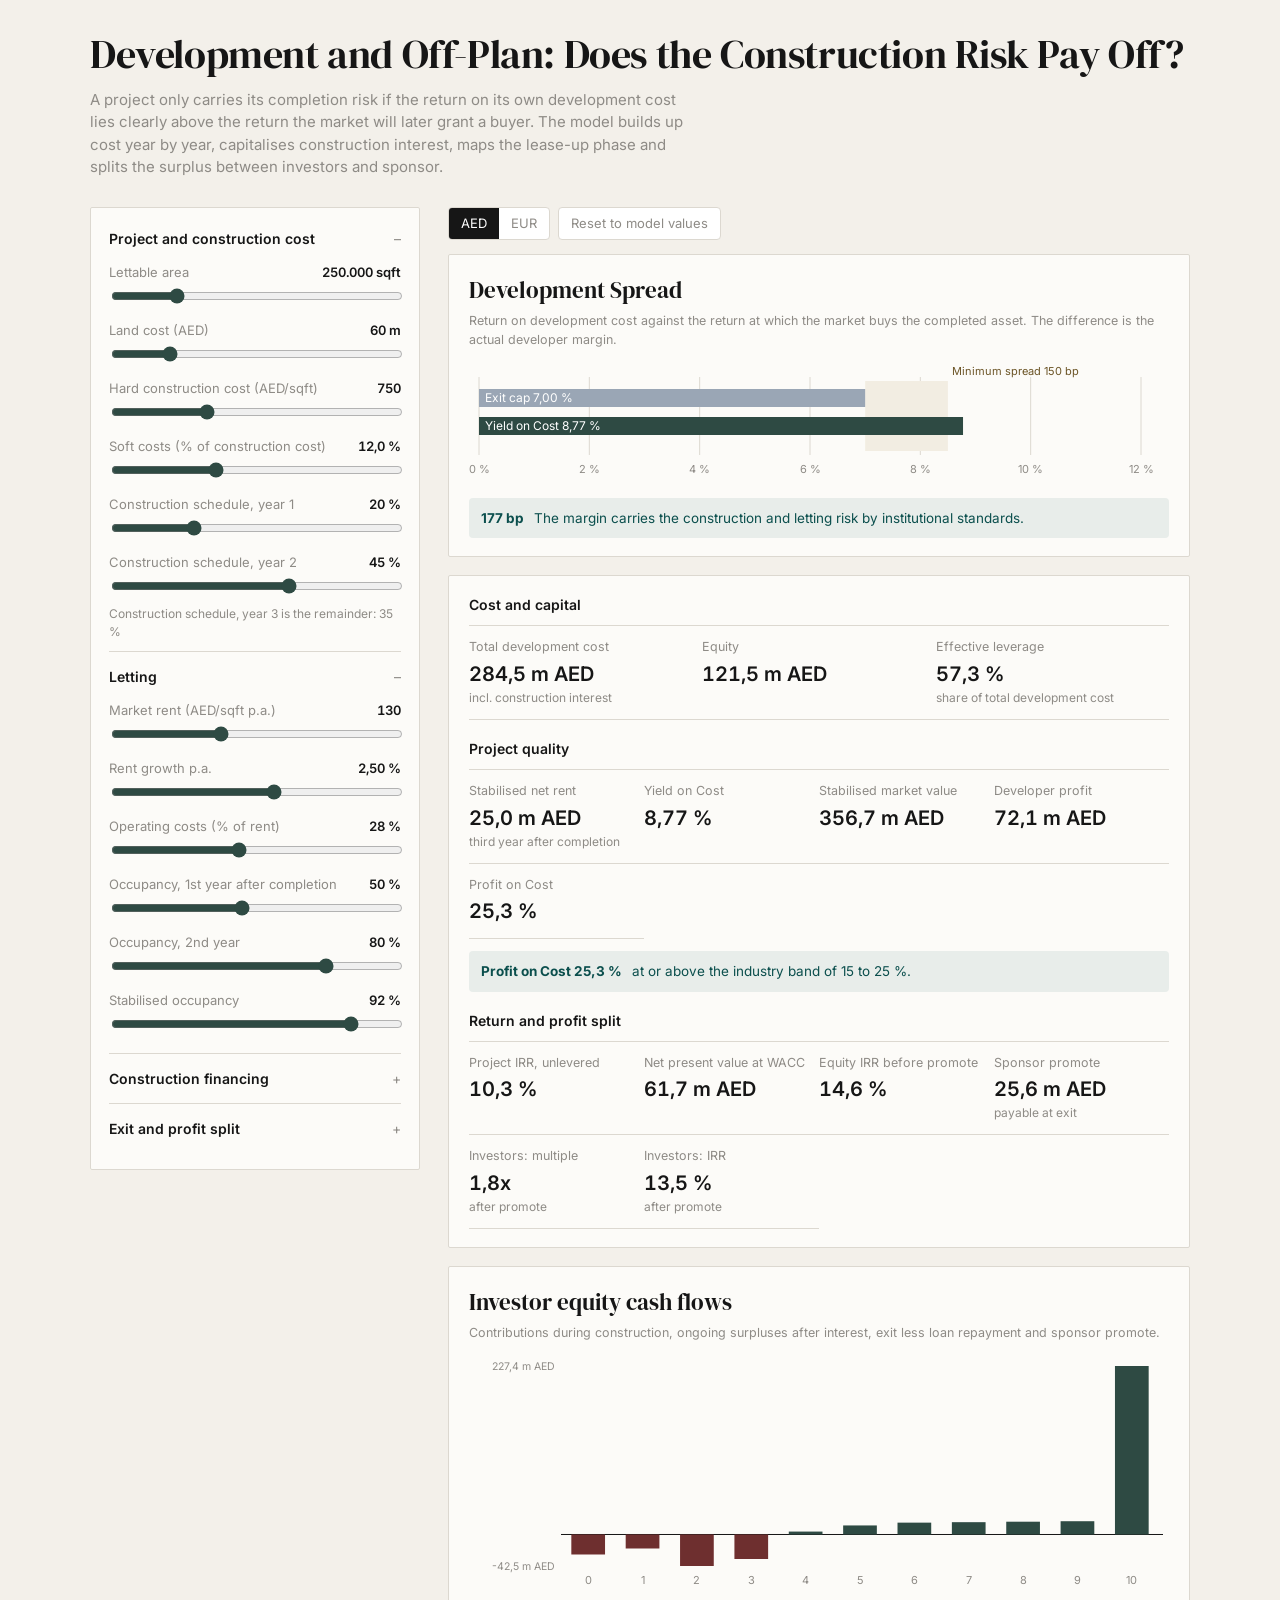
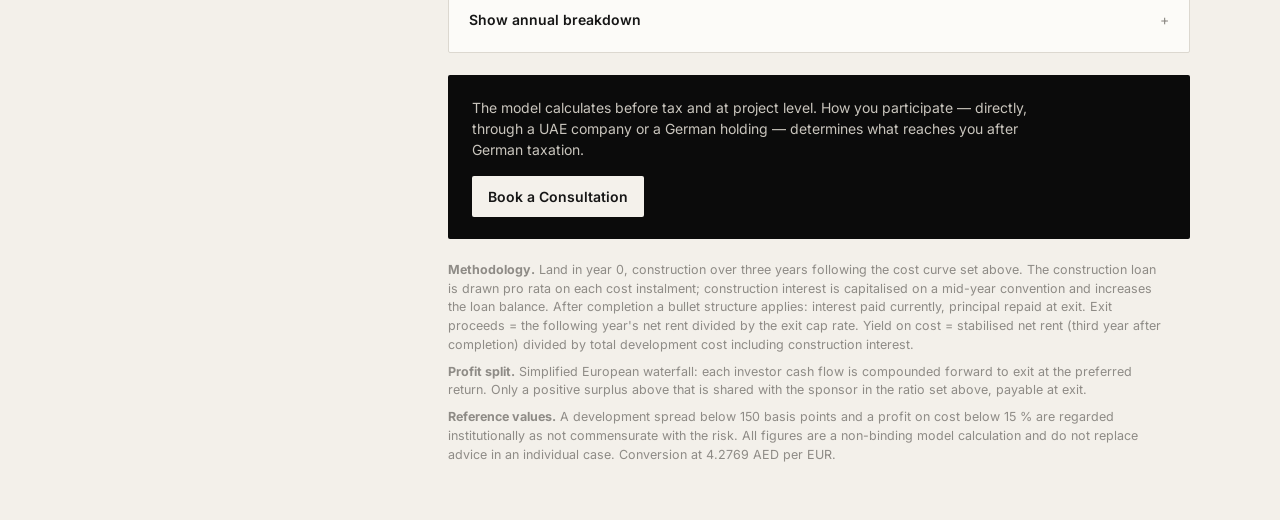
==== development-off-plan.html @ 0fa761eb "Add files via upload" ====
<!DOCTYPE html><html lang="de"><head><meta charset="utf-8"><meta name="viewport" content="width=device-width,initial-scale=1,viewport-fit=cover"><title>Development &amp; Off-Plan — BLACK PEARL</title>
<link rel="preconnect" href="https://fonts.googleapis.com"><link rel="preconnect" href="https://fonts.gstatic.com" crossorigin>
<link href="https://fonts.googleapis.com/css2?family=DM+Serif+Display&family=Inter:wght@400;500;600&display=swap" rel="stylesheet">
<style>:root{
  /* BLACK PEARL tokens (Master Specification v3, §2.3) */
  --paper:#F3F0EA; --panel:#FCFBF8; --ink:#161616; --muted:#8E8B86; --rule:#DCD8D0;
  /* Status colours: muted editorial tones, no gold, no signal green */
  --teal:#2E4A43; --teal-soft:#E8EDEA; --amber:#6B5426; --amber-soft:#F2EDE2; --red:#6E2F2F; --red-soft:#F1E6E4;
  --focus:#161616;
  --serif:"DM Serif Display", Georgia, "Times New Roman", serif;
  --sans:"Inter", "Segoe UI", system-ui, -apple-system, sans-serif;
}
*{box-sizing:border-box}
html,body{margin:0;background:var(--paper);color:var(--ink);font-family:var(--sans);font-size:15px;line-height:1.5}
.wrap{max-width:1140px;margin:0 auto;padding:32px 20px 48px}
h1{font-family:var(--serif);font-weight:400;font-size:clamp(28px,3.4vw,40px);line-height:1.12;margin:0 0 12px;letter-spacing:-.01em}
h2{font-family:var(--serif);font-weight:400;font-size:23px;margin:0 0 4px}
h3{font-size:14px;font-weight:600;margin:0 0 10px;color:var(--ink)}
p.lead{max-width:68ch;color:var(--muted);margin:0 0 28px}
.grid{display:grid;grid-template-columns:330px minmax(0,1fr);gap:28px;align-items:start}
.grid>*{min-width:0}
@media (max-width:900px){.grid{grid-template-columns:minmax(0,1fr)}}
.inputs{background:var(--panel);border:1px solid var(--rule);border-radius:2px;padding:6px 18px 16px;position:sticky;top:12px}
@media (max-width:900px){.inputs{position:static}}
details{border-bottom:1px solid var(--rule);padding:10px 0}
details:last-of-type{border-bottom:0}
summary{cursor:pointer;font-weight:600;font-size:14px;padding:4px 0;list-style:none;display:flex;justify-content:space-between}
summary::after{content:"+";color:var(--muted);font-weight:400}
details[open] summary::after{content:"–"}
summary::-webkit-details-marker{display:none}
.field{margin:10px 0 4px}
.field label{display:flex;justify-content:space-between;font-size:13px;color:var(--muted);margin-bottom:4px;gap:8px}
.field label output{color:var(--ink);font-variant-numeric:tabular-nums;font-weight:600}
.field input[type=range]{width:100%;accent-color:var(--teal)}
.field input[type=number]{width:100%;padding:7px 9px;border:1px solid var(--rule);border-radius:4px;font:inherit;font-variant-numeric:tabular-nums;background:#fff;color:var(--ink)}
.hint{font-size:12px;color:var(--muted);margin-top:2px}
:focus-visible{outline:2px solid var(--focus);outline-offset:2px}
.toolbar{display:flex;gap:8px;align-items:center;margin:0 0 14px;flex-wrap:wrap}
.seg{display:inline-flex;border:1px solid var(--rule);border-radius:4px;overflow:hidden;background:#fff}
.seg button{border:0;background:transparent;padding:6px 12px;font:inherit;font-size:13px;cursor:pointer;color:var(--muted)}
.seg button[aria-pressed=true]{background:var(--ink);color:#fff}
button.reset{border:1px solid var(--rule);background:#fff;border-radius:4px;padding:6px 12px;font:inherit;font-size:13px;cursor:pointer;color:var(--muted)}
.card{background:var(--panel);border:1px solid var(--rule);border-radius:2px;padding:18px 20px;margin-bottom:18px}
.kpis{display:grid;grid-template-columns:repeat(auto-fit,minmax(170px,1fr));gap:0;border-top:1px solid var(--rule)}
.kpi{padding:12px 14px 12px 0;border-bottom:1px solid var(--rule)}
.kpi .k{font-size:12.5px;color:var(--muted)}
.kpi .v{font-size:20px;font-weight:600;font-variant-numeric:tabular-nums;margin-top:2px}
.kpi .s{font-size:12px;color:var(--muted);font-variant-numeric:tabular-nums}
.verdict{display:flex;gap:10px;align-items:flex-start;padding:10px 12px;border-radius:4px;font-size:13.5px;margin-top:12px}
.verdict.ok{background:var(--teal-soft);color:#0B4F4D}
.verdict.warn{background:var(--amber-soft);color:#7A3A06}
.verdict.bad{background:var(--red-soft);color:#7C1C21}
.verdict b{white-space:nowrap}
table{border-collapse:collapse;width:100%;font-variant-numeric:tabular-nums}
.scroll{overflow-x:auto}
th,td{padding:7px 9px;text-align:right;font-size:13px;border-bottom:1px solid var(--rule);white-space:nowrap}
th{font-weight:600;color:var(--muted)}
td:first-child,th:first-child{text-align:left}
tr.sum td{font-weight:600;border-top:1px solid var(--ink)}
.neg{color:var(--red)}
.foot{font-size:12.5px;color:var(--muted);max-width:90ch}
.foot p{margin:0 0 8px}
.cta{display:flex;justify-content:space-between;align-items:center;gap:16px;flex-wrap:wrap;background:#0B0B0B;color:#F4F1EB;border-radius:2px;padding:22px 24px;margin:22px 0}
.cta p{margin:0;max-width:62ch;color:#C9C5BD;font-size:14px}
.cta-links{display:flex;gap:10px;flex-wrap:wrap}
.cta-button{background:#F4F1EB;color:#161616;border:0;font:inherit;font-weight:600;padding:10px 16px;border-radius:2px;font-size:14px;white-space:nowrap;cursor:pointer}
.cta-button:hover{background:#fff}
@media (prefers-reduced-motion:no-preference){.bar{transition:height .25s ease,y .25s ease}}
</style></head><body><div class="wrap">
  <h1>Development and Off-Plan: Does the Construction Risk Pay Off?</h1>
  <p class="lead">A project only carries its completion risk if the return on its own development cost lies clearly above the return the market will later grant a buyer. The model builds up cost year by year, capitalises construction interest, maps the lease-up phase and splits the surplus between investors and sponsor.</p>

  <div class="grid">
    <form class="inputs" id="f" onsubmit="return false" aria-label="Assumptions">
      <details open><summary>Project and construction cost</summary>
        <div class="field"><label for="gla">Lettable area <output id="o_gla"></output></label><input type="range" id="gla" min="50000" max="1000000" step="10000"></div>
        <div class="field"><label for="land">Land cost (AED) <output id="o_land"></output></label><input type="range" id="land" min="5000000" max="300000000" step="1000000"></div>
        <div class="field"><label for="hc">Hard construction cost (AED/sqft) <output id="o_hc"></output></label><input type="range" id="hc" min="400" max="1500" step="10"></div>
        <div class="field"><label for="soft">Soft costs (% of construction cost) <output id="o_soft"></output></label><input type="range" id="soft" min="0.05" max="0.25" step="0.005"></div>
        <div class="field"><label for="s1">Construction schedule, year 1 <output id="o_s1"></output></label><input type="range" id="s1" min="0.05" max="0.6" step="0.05"></div>
        <div class="field"><label for="s2">Construction schedule, year 2 <output id="o_s2"></output></label><input type="range" id="s2" min="0.05" max="0.7" step="0.05"></div>
        <div class="hint" id="s3hint"></div>
      </details>
      <details open><summary>Letting</summary>
        <div class="field"><label for="rent">Market rent (AED/sqft p.a.) <output id="o_rent"></output></label><input type="range" id="rent" min="60" max="250" step="1"></div>
        <div class="field"><label for="g">Rent growth p.a. <output id="o_g"></output></label><input type="range" id="g" min="-0.02" max="0.06" step="0.0025"></div>
        <div class="field"><label for="opex">Operating costs (% of rent) <output id="o_opex"></output></label><input type="range" id="opex" min="0.15" max="0.45" step="0.01"></div>
        <div class="field"><label for="o1">Occupancy, 1st year after completion <output id="o_o1"></output></label><input type="range" id="o1" min="0.1" max="1" step="0.05"></div>
        <div class="field"><label for="o2">Occupancy, 2nd year <output id="o_o2"></output></label><input type="range" id="o2" min="0.2" max="1" step="0.05"></div>
        <div class="field"><label for="o3">Stabilised occupancy <output id="o_o3"></output></label><input type="range" id="o3" min="0.5" max="1" step="0.01"></div>
      </details>
      <details><summary>Construction financing</summary>
        <div class="field"><label for="ltc">Loan to Cost <output id="o_ltc"></output></label><input type="range" id="ltc" min="0" max="0.75" step="0.05"></div>
        <div class="field"><label for="r">Construction interest p.a. <output id="o_r"></output></label><input type="range" id="r" min="0.03" max="0.1" step="0.0025"></div>
      </details>
      <details><summary>Exit and profit split</summary>
        <div class="field"><label for="cap">Exit cap rate <output id="o_cap"></output></label><input type="range" id="cap" min="0.045" max="0.1" step="0.0025"></div>
        <div class="field"><label for="sell">Verkaufsnebenkosten <output id="o_sell"></output></label><input type="range" id="sell" min="0" max="0.04" step="0.0025"></div>
        <div class="field"><label for="H">Holding period from land purchase (years) <output id="o_H"></output></label><input type="range" id="H" min="6" max="11" step="1"></div>
        <div class="field"><label for="wacc">Discount rate (WACC) <output id="o_wacc"></output></label><input type="range" id="wacc" min="0.04" max="0.14" step="0.0025"></div>
        <div class="field"><label for="pref">Investor preferred return <output id="o_pref"></output></label><input type="range" id="pref" min="0" max="0.14" step="0.005"></div>
        <div class="field"><label for="prom">Sponsor promote above the hurdle <output id="o_prom"></output></label><input type="range" id="prom" min="0" max="0.4" step="0.05"></div>
      </details>
    </form>

    <main>
      <div class="toolbar">
        <div class="seg" role="group" aria-label="Currency"><button type="button" data-cur="AED" aria-pressed="true">AED</button><button type="button" data-cur="EUR" aria-pressed="false">EUR</button></div>
        <button type="button" class="reset" id="reset">Reset to model values</button>
      </div>

      <section class="card" aria-labelledby="h-spread">
        <h2 id="h-spread">Development Spread</h2>
        <p class="foot" style="margin:0 0 10px">Return on development cost against the return at which the market buys the completed asset. The difference is the actual developer margin.</p>
        <svg id="spread" viewBox="0 0 700 120" width="100%" role="img" aria-label="Yield on cost versus exit cap rate"></svg>
        <div id="v_spread"></div>
      </section>

      <section class="card">
        <h3>Cost and capital</h3>
        <div class="kpis" id="k1"></div>
        <h3 style="margin-top:18px">Project quality</h3>
        <div class="kpis" id="k2"></div>
        <div id="v_poc"></div>
        <h3 style="margin-top:18px">Return and profit split</h3>
        <div class="kpis" id="k3"></div>
      </section>

      <section class="card" aria-labelledby="h-cf">
        <h2 id="h-cf">Investor equity cash flows</h2>
        <p class="foot" style="margin:0 0 10px">Contributions during construction, ongoing surpluses after interest, exit less loan repayment and sponsor promote.</p>
        <svg id="cf" viewBox="0 0 700 240" width="100%" role="img" aria-label="Annual equity cash flows"></svg>
        <details style="border:0;padding:6px 0 0"><summary>Show annual breakdown</summary>
          <div class="scroll" style="margin-top:10px"><table id="tbl"></table></div>
        </details>
      </section>

      <!-- TODO (Master Specification v3, §10): booking provider not yet selected.
           This button does NOT trigger a booking. It reports the intent via postMessage to the
           embedding window; the unified booking flow is wired up there in Framer.
           Message: { type:'bp-tool-cta', tool:'development-off-plan', action:'book-consultation' } -->
      <div class="cta">
        <p>The model calculates before tax and at project level. How you participate — directly, through a UAE company or a German holding — determines what reaches you after German taxation.</p>
        <div class="cta-links">
          <button type="button" class="cta-button" id="bp-cta">Book a Consultation</button>
        </div>
      </div>

      <div class="foot">
        <p><b>Methodology.</b> Land in year 0, construction over three years following the cost curve set above. The construction loan is drawn pro rata on each cost instalment; construction interest is capitalised on a mid-year convention and increases the loan balance. After completion a bullet structure applies: interest paid currently, principal repaid at exit. Exit proceeds = the following year's net rent divided by the exit cap rate. Yield on cost = stabilised net rent (third year after completion) divided by total development cost including construction interest.</p>
        <p><b>Profit split.</b> Simplified European waterfall: each investor cash flow is compounded forward to exit at the preferred return. Only a positive surplus above that is shared with the sponsor in the ratio set above, payable at exit.</p>
        <p><b>Reference values.</b> A development spread below 150 basis points and a profit on cost below 15 % are regarded institutionally as not commensurate with the risk. All figures are a non-binding model calculation and do not replace advice in an individual case. Conversion at 4.2769 AED per EUR.</p>
      </div>
    </main>
  </div>
</div>
<script>const D={gla:250000,land:60000000,hc:750,soft:0.12,s1:0.2,s2:0.45,rent:130,g:0.025,opex:0.28,o1:0.5,o2:0.8,o3:0.92,ltc:0.55,r:0.055,cap:0.07,sell:0.015,H:10,wacc:0.07,pref:0.08,prom:0.2};
const FX=4.2769; let cur='AED';
const $=id=>document.getElementById(id);
const nf0=new Intl.NumberFormat('de-DE',{maximumFractionDigits:0});
const nf1=new Intl.NumberFormat('de-DE',{minimumFractionDigits:1,maximumFractionDigits:1});
const pct=(x,d=1)=>isFinite(x)?new Intl.NumberFormat('de-DE',{minimumFractionDigits:d,maximumFractionDigits:d}).format(x*100)+' %':'–';
const money=(x)=>{const v=cur==='EUR'?x/FX:x;const a=Math.abs(v);let s;if(a>=1e9)s=nf1.format(v/1e9)+' bn';else if(a>=1e6)s=nf1.format(v/1e6)+' m';else if(a>=1e3)s=nf0.format(v/1e3)+' k';else s=nf0.format(v);return s+' '+cur};
const fmt={gla:v=>nf0.format(v)+' sqft',land:v=>nf0.format(v/1e6)+' m',hc:v=>nf0.format(v),soft:pct,s1:v=>pct(v,0),s2:v=>pct(v,0),rent:v=>nf0.format(v),g:v=>pct(v,2),opex:v=>pct(v,0),o1:v=>pct(v,0),o2:v=>pct(v,0),o3:v=>pct(v,0),ltc:v=>pct(v,0),r:v=>pct(v,2),cap:v=>pct(v,2),sell:v=>pct(v,2),H:v=>v+' yrs',wacc:v=>pct(v,2),pref:v=>pct(v,1),prom:v=>pct(v,0)};
function irr(c){const f=r=>c.reduce((s,x,i)=>s+x/Math.pow(1+r,i),0);let lo=-0.99,hi=2;if(f(lo)*f(hi)>0)return NaN;for(let k=0;k<200;k++){const m=(lo+hi)/2;if(f(lo)*f(m)<=0)hi=m;else lo=m}return(lo+hi)/2}
function read(){const p={};for(const k in D)p[k]=parseFloat($(k).value);return p}
function model(p){
  const bz=3,N=p.H+2,s3=Math.max(0,1-p.s1-p.s2),S=[0,p.s1,p.s2,s3];
  const capex=[],draw=[],ci=[],bal=[],ek=[],tdc=[],noi=[],occ=[];
  for(let t=0;t<N;t++){
    const hard=-(p.gla*p.hc)*(t>=1&&t<=3?S[t]:0);
    capex[t]=(t===0?-p.land:0)+hard*(1+p.soft);
    draw[t]=t<=bz?-capex[t]*p.ltc:0;
    if(t===0){ci[t]=0;bal[t]=draw[0]}else{ci[t]=t<=bz?(bal[t-1]+0.5*draw[t])*p.r:0;bal[t]=t>p.H?0:bal[t-1]+draw[t]+ci[t]}
    ek[t]=capex[t]+draw[t];
    tdc[t]=(t===0?0:tdc[t-1])-capex[t]+ci[t];
    occ[t]=t<=bz?0:(t===bz+1?p.o1:t===bz+2?p.o2:p.o3);
    const gpr=t>bz?p.gla*p.rent*Math.pow(1+p.g,t):0;
    noi[t]=gpr*occ[t]*(1-p.opex);
  }
  const rows=[];const unl=[],eq=[];let exc=0;
  for(let t=0;t<=p.H;t++){
    const cint=t>bz?-bal[t-1]*p.r:0;
    const sale=t===p.H?noi[t+1]/p.cap:0, sc=-sale*p.sell, rep=t===p.H?-bal[t]:0;
    unl[t]=capex[t]+noi[t]+sale+sc;
    eq[t]=ek[t]+noi[t]+cint+sale+sc+rep;
    exc+=eq[t]*Math.pow(1+p.pref,p.H-t);
    rows.push({t,capex:capex[t],draw:draw[t],ci:ci[t],bal:bal[t],ek:ek[t],occ:occ[t],noi:noi[t],cint,sale,sc,rep,eq:eq[t]});
  }
  const TDC=tdc[p.H],EK=-ek.slice(0,p.H+1).reduce((a,b)=>a+b,0),stab=noi[bz+3];
  const YoC=stab/TDC,MV=stab/p.cap,prof=MV-TDC;
  const promote=Math.max(0,exc)*p.prom;
  const lp=eq.map((x,t)=>x-(t===p.H?promote:0));
  const npv=unl.reduce((s,x,t)=>s+x/Math.pow(1+p.wacc,t),0);
  return{rows,TDC,EK,ltcEff:1-EK/TDC,stab,YoC,spread:YoC-p.cap,MV,prof,poc:prof/TDC,pIRR:irr(unl),npv,eIRR:irr(eq),promote,lpMult:(eq.slice(1).reduce((a,b)=>a+b,0)-promote)/EK,lpIRR:irr(lp),lp,s3};
}
const kpi=(k,v,s='')=>`<div class="kpi"><div class="k">${k}</div><div class="v">${v}</div>${s?`<div class="s">${s}</div>`:''}</div>`;
function verdict(cls,head,txt){return`<div class="verdict ${cls}"><b>${head}</b><span>${txt}</span></div>`}
function drawSpread(p,m){
  const svg=$('spread');const W=700,x0=10,x1=672,max=Math.max(0.12,m.YoC*1.15,p.cap*1.3);const X=v=>x0+(x1-x0)*Math.max(0,v)/max;
  const col=m.spread>=0.015?'var(--teal)':m.spread>=0?'var(--amber)':'var(--red)';
  let g='';
  for(let v=0;v<=max+1e-9;v+=0.02){g+=`<line x1="${X(v)}" y1="18" x2="${X(v)}" y2="96" stroke="var(--rule)"/><text x="${X(v)}" y="114" font-size="11" text-anchor="middle" fill="var(--muted)">${nf0.format(v*100)} %</text>`}
  g+=`<rect x="${X(p.cap)}" y="22" width="${Math.max(0,X(p.cap+0.015)-X(p.cap))}" height="70" fill="var(--amber-soft)"/>`;
  g+=`<rect class="bar" x="${x0}" y="30" width="${X(p.cap)-x0}" height="18" fill="#9AA6B5"/><text x="${x0+6}" y="43" font-size="12" fill="#fff">Exit cap ${pct(p.cap,2)}</text>`;
  g+=`<rect class="bar" x="${x0}" y="58" width="${X(m.YoC)-x0}" height="18" fill="${col}"/><text x="${x0+6}" y="71" font-size="12" fill="#fff">Yield on Cost ${pct(m.YoC,2)}</text>`;
  g+=`<text x="${Math.min(X(p.cap+0.015)+4,W-150)}" y="16" font-size="11" fill="var(--amber)">Minimum spread 150 bp</text>`;
  svg.innerHTML=g;
  const bp=nf0.format(m.spread*1e4);
  $('v_spread').innerHTML=m.spread>=0.015?verdict('ok',bp+' bp','The margin carries the construction and letting risk by institutional standards.'):m.spread>=0?verdict('warn',bp+' bp','Positive, but below 150 bp: little buffer for cost overruns, delays or a weaker exit yield.'):verdict('bad',bp+' bp','The completed asset is worth less than it costs. The project destroys value before financing even takes effect.');
}
function drawCF(m){
  const svg=$('cf');const W=700,H=240,pad=92,top=14,bot=26;const n=m.lp.length;
  const vals=m.lp;const mx=Math.max(...vals,0),mn=Math.min(...vals,0);const rng=(mx-mn)||1;
  const Y=v=>top+(H-top-bot)*(mx-v)/rng;const bw=(W-pad-10)/n*0.62;
  let g=`<line x1="${pad}" x2="${W-6}" y1="${Y(0)}" y2="${Y(0)}" stroke="var(--ink)"/>`;
  vals.forEach((v,i)=>{const cx=pad+(W-pad-10)/n*(i+0.5);const y=Math.min(Y(v),Y(0)),h=Math.abs(Y(v)-Y(0));
    g+=`<rect class="bar" x="${cx-bw/2}" y="${y}" width="${bw}" height="${Math.max(h,1)}" fill="${v<0?'var(--red)':'var(--teal)'}"><title>Year ${i}: ${money(v)}</title></rect>`;
    g+=`<text x="${cx}" y="${H-8}" font-size="11" text-anchor="middle" fill="var(--muted)">${i}</text>`});
  g+=`<text x="${pad-6}" y="${Y(mx)+4}" font-size="10.5" text-anchor="end" fill="var(--muted)">${money(mx)}</text><text x="${pad-6}" y="${Y(mn)+4}" font-size="10.5" text-anchor="end" fill="var(--muted)">${money(mn)}</text>`;
  svg.innerHTML=g;
}
function table(m){
  const f=v=>{const x=cur==='EUR'?v/FX:v;return`<span class="${x<-0.5?'neg':''}">${nf0.format(Math.round(x/1000))}</span>`};
  const R=m.rows;const hd='<tr><th>k '+cur+'</th>'+R.map(r=>`<th>${r.t}</th>`).join('')+'</tr>';
  const line=(lab,key,cls='')=>`<tr class="${cls}"><td>${lab}</td>`+R.map(r=>`<td>${f(r[key])}</td>`).join('')+'</tr>';
  $('tbl').innerHTML=hd+line('Investment cost','capex')+line('Loan drawdown','draw')+line('Capitalised construction interest','ci')+line('Loan balance','bal')+
  `<tr><td>Occupancy</td>${R.map(r=>`<td>${r.occ?nf0.format(r.occ*100)+' %':'–'}</td>`).join('')}</tr>`+
  line('Net rent (NOI)','noi')+line('Interest after completion','cint')+line('Sale proceeds','sale')+line('Selling costs','sc')+line('Loan repayment','rep')+line('Equity cash flow','eq','sum');
}
function render(){
  const p=read();for(const k in D)$('o_'+k).textContent=fmt[k](p[k]);
  const m=model(p);
  $('s3hint').textContent=p.s1+p.s2>1?'Years 1 and 2 together exceed 100 %: please reduce.':'Construction schedule, year 3 is the remainder: '+pct(m.s3,0);
  $('k1').innerHTML=kpi('Total development cost',money(m.TDC),'incl. construction interest')+kpi('Equity',money(m.EK))+kpi('Effective leverage',pct(m.ltcEff),'share of total development cost');
  $('k2').innerHTML=kpi('Stabilised net rent',money(m.stab),'third year after completion')+kpi('Yield on Cost',pct(m.YoC,2))+kpi('Stabilised market value',money(m.MV))+kpi('Developer profit',money(m.prof))+kpi('Profit on Cost',pct(m.poc));
  $('v_poc').innerHTML=m.poc>=0.15?verdict('ok','Profit on Cost '+pct(m.poc),'at or above the industry band of 15 to 25 %.'):verdict(m.poc>=0?'warn':'bad','Profit on Cost '+pct(m.poc),'below 15 %: the margin is not commensurate with the completion risk.');
  $('k3').innerHTML=kpi('Project IRR, unlevered',pct(m.pIRR))+kpi('Net present value at WACC',money(m.npv))+kpi('Equity IRR before promote',pct(m.eIRR))+kpi('Sponsor promote',money(m.promote),'payable at exit')+kpi('Investors: multiple',nf1.format(m.lpMult)+'x','after promote')+kpi('Investors: IRR',pct(m.lpIRR),'after promote');
  drawSpread(p,m);drawCF(m);table(m);post();
}
function setDefaults(){for(const k in D)$(k).value=D[k]}
document.querySelectorAll('.seg button').forEach(b=>b.addEventListener('click',()=>{cur=b.dataset.cur;document.querySelectorAll('.seg button').forEach(x=>x.setAttribute('aria-pressed',x===b));render()}));
$('reset').addEventListener('click',()=>{setDefaults();render()});
$('f').addEventListener('input',render);
function post(){try{parent.postMessage({type:'bc-embed-height',id:'development',height:document.documentElement.scrollHeight},'*')}catch(e){}}
window.addEventListener('resize',post);
setDefaults();render();
</script>
<script>
/* BLACK PEARL integration layer.
   Deliberately separated from the calculation engine above: this block contains no
   calculation, no tax logic and no formula. It only bridges to the embedding Framer
   window (height + CTA intent). Removable without breaking the module. */
(function(){
  var TOOL='development-off-plan';
  function send(msg){ try{ parent.postMessage(Object.assign({tool:TOOL},msg),'*'); }catch(e){} }
  function height(){ send({type:'bp-tool-height',height:document.documentElement.scrollHeight}); }
  var cta=document.getElementById('bp-cta');
  if(cta) cta.addEventListener('click',function(){ send({type:'bp-tool-cta',action:'book-consultation'}); });
  window.addEventListener('load',height);
  window.addEventListener('resize',height);
  document.addEventListener('input',height);
  height();
})();
</script></body></html>
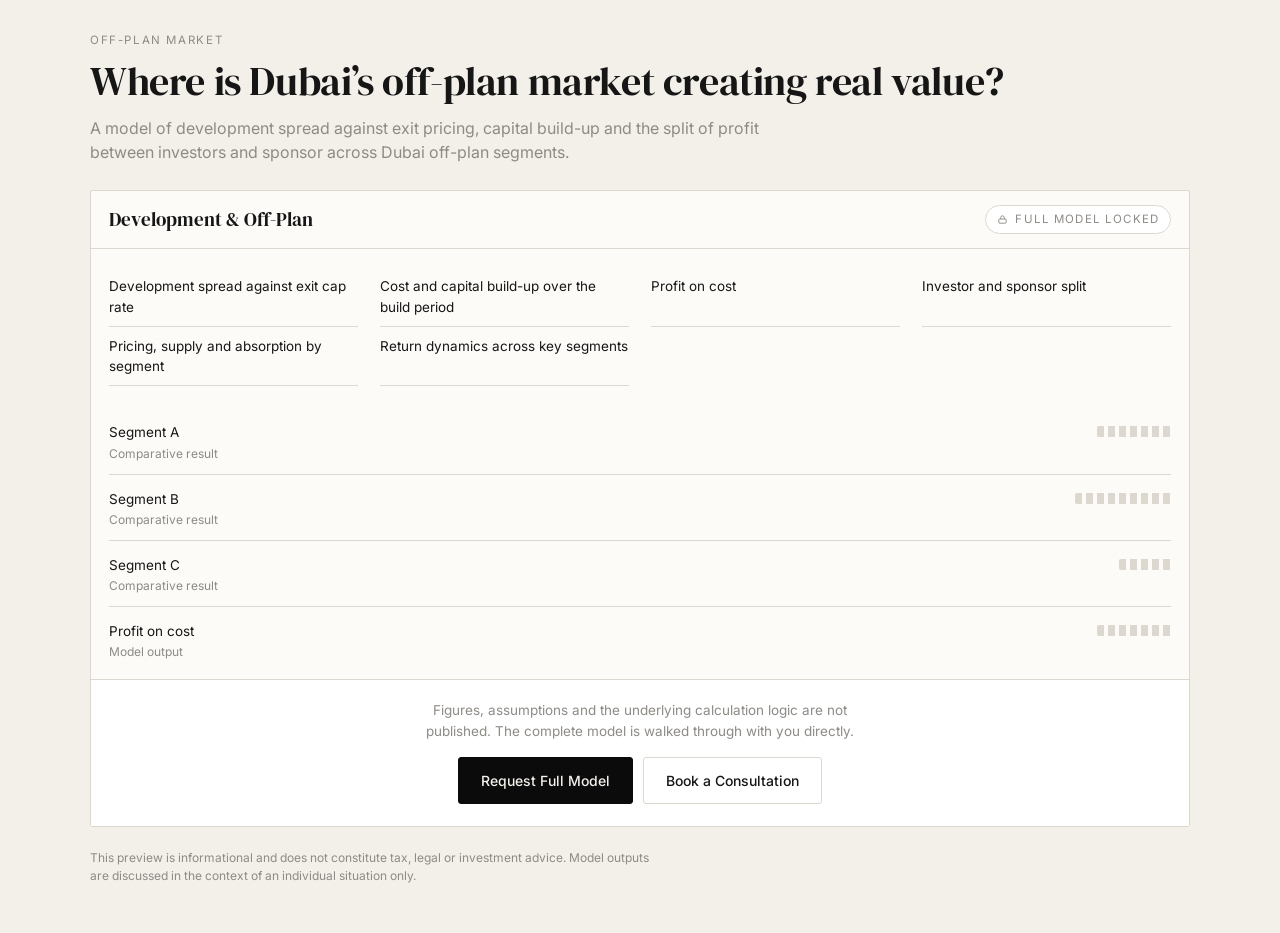
==== commit 7d750861: "Add files via upload" ====
--- a/development-off-plan.html
+++ b/development-off-plan.html
@@ -1,265 +1,63 @@
-<!DOCTYPE html><html lang="de"><head><meta charset="utf-8"><meta name="viewport" content="width=device-width,initial-scale=1,viewport-fit=cover"><title>Development &amp; Off-Plan — BLACK PEARL</title>
+<!DOCTYPE html><html lang="en"><head><meta charset="utf-8">
+<meta name="viewport" content="width=device-width,initial-scale=1,viewport-fit=cover">
+<title>Where is Dubai&rsquo;s off-plan market creating real value? — BLACK PEARL</title>
+<meta name="robots" content="noindex,nofollow">
 <link rel="preconnect" href="https://fonts.googleapis.com"><link rel="preconnect" href="https://fonts.gstatic.com" crossorigin>
 <link href="https://fonts.googleapis.com/css2?family=DM+Serif+Display&family=Inter:wght@400;500;600&display=swap" rel="stylesheet">
-<style>:root{
-  /* BLACK PEARL tokens (Master Specification v3, §2.3) */
-  --paper:#F3F0EA; --panel:#FCFBF8; --ink:#161616; --muted:#8E8B86; --rule:#DCD8D0;
-  /* Status colours: muted editorial tones, no gold, no signal green */
-  --teal:#2E4A43; --teal-soft:#E8EDEA; --amber:#6B5426; --amber-soft:#F2EDE2; --red:#6E2F2F; --red-soft:#F1E6E4;
-  --focus:#161616;
-  --serif:"DM Serif Display", Georgia, "Times New Roman", serif;
-  --sans:"Inter", "Segoe UI", system-ui, -apple-system, sans-serif;
-}
-*{box-sizing:border-box}
-html,body{margin:0;background:var(--paper);color:var(--ink);font-family:var(--sans);font-size:15px;line-height:1.5}
-.wrap{max-width:1140px;margin:0 auto;padding:32px 20px 48px}
-h1{font-family:var(--serif);font-weight:400;font-size:clamp(28px,3.4vw,40px);line-height:1.12;margin:0 0 12px;letter-spacing:-.01em}
-h2{font-family:var(--serif);font-weight:400;font-size:23px;margin:0 0 4px}
-h3{font-size:14px;font-weight:600;margin:0 0 10px;color:var(--ink)}
-p.lead{max-width:68ch;color:var(--muted);margin:0 0 28px}
-.grid{display:grid;grid-template-columns:330px minmax(0,1fr);gap:28px;align-items:start}
-.grid>*{min-width:0}
-@media (max-width:900px){.grid{grid-template-columns:minmax(0,1fr)}}
-.inputs{background:var(--panel);border:1px solid var(--rule);border-radius:2px;padding:6px 18px 16px;position:sticky;top:12px}
-@media (max-width:900px){.inputs{position:static}}
-details{border-bottom:1px solid var(--rule);padding:10px 0}
-details:last-of-type{border-bottom:0}
-summary{cursor:pointer;font-weight:600;font-size:14px;padding:4px 0;list-style:none;display:flex;justify-content:space-between}
-summary::after{content:"+";color:var(--muted);font-weight:400}
-details[open] summary::after{content:"–"}
-summary::-webkit-details-marker{display:none}
-.field{margin:10px 0 4px}
-.field label{display:flex;justify-content:space-between;font-size:13px;color:var(--muted);margin-bottom:4px;gap:8px}
-.field label output{color:var(--ink);font-variant-numeric:tabular-nums;font-weight:600}
-.field input[type=range]{width:100%;accent-color:var(--teal)}
-.field input[type=number]{width:100%;padding:7px 9px;border:1px solid var(--rule);border-radius:4px;font:inherit;font-variant-numeric:tabular-nums;background:#fff;color:var(--ink)}
-.hint{font-size:12px;color:var(--muted);margin-top:2px}
-:focus-visible{outline:2px solid var(--focus);outline-offset:2px}
-.toolbar{display:flex;gap:8px;align-items:center;margin:0 0 14px;flex-wrap:wrap}
-.seg{display:inline-flex;border:1px solid var(--rule);border-radius:4px;overflow:hidden;background:#fff}
-.seg button{border:0;background:transparent;padding:6px 12px;font:inherit;font-size:13px;cursor:pointer;color:var(--muted)}
-.seg button[aria-pressed=true]{background:var(--ink);color:#fff}
-button.reset{border:1px solid var(--rule);background:#fff;border-radius:4px;padding:6px 12px;font:inherit;font-size:13px;cursor:pointer;color:var(--muted)}
-.card{background:var(--panel);border:1px solid var(--rule);border-radius:2px;padding:18px 20px;margin-bottom:18px}
-.kpis{display:grid;grid-template-columns:repeat(auto-fit,minmax(170px,1fr));gap:0;border-top:1px solid var(--rule)}
-.kpi{padding:12px 14px 12px 0;border-bottom:1px solid var(--rule)}
-.kpi .k{font-size:12.5px;color:var(--muted)}
-.kpi .v{font-size:20px;font-weight:600;font-variant-numeric:tabular-nums;margin-top:2px}
-.kpi .s{font-size:12px;color:var(--muted);font-variant-numeric:tabular-nums}
-.verdict{display:flex;gap:10px;align-items:flex-start;padding:10px 12px;border-radius:4px;font-size:13.5px;margin-top:12px}
-.verdict.ok{background:var(--teal-soft);color:#0B4F4D}
-.verdict.warn{background:var(--amber-soft);color:#7A3A06}
-.verdict.bad{background:var(--red-soft);color:#7C1C21}
-.verdict b{white-space:nowrap}
-table{border-collapse:collapse;width:100%;font-variant-numeric:tabular-nums}
-.scroll{overflow-x:auto}
-th,td{padding:7px 9px;text-align:right;font-size:13px;border-bottom:1px solid var(--rule);white-space:nowrap}
-th{font-weight:600;color:var(--muted)}
-td:first-child,th:first-child{text-align:left}
-tr.sum td{font-weight:600;border-top:1px solid var(--ink)}
-.neg{color:var(--red)}
-.foot{font-size:12.5px;color:var(--muted);max-width:90ch}
-.foot p{margin:0 0 8px}
-.cta{display:flex;justify-content:space-between;align-items:center;gap:16px;flex-wrap:wrap;background:#0B0B0B;color:#F4F1EB;border-radius:2px;padding:22px 24px;margin:22px 0}
-.cta p{margin:0;max-width:62ch;color:#C9C5BD;font-size:14px}
-.cta-links{display:flex;gap:10px;flex-wrap:wrap}
-.cta-button{background:#F4F1EB;color:#161616;border:0;font:inherit;font-weight:600;padding:10px 16px;border-radius:2px;font-size:14px;white-space:nowrap;cursor:pointer}
-.cta-button:hover{background:#fff}
-@media (prefers-reduced-motion:no-preference){.bar{transition:height .25s ease,y .25s ease}}
-</style></head><body><div class="wrap">
-  <h1>Development and Off-Plan: Does the Construction Risk Pay Off?</h1>
-  <p class="lead">A project only carries its completion risk if the return on its own development cost lies clearly above the return the market will later grant a buyer. The model builds up cost year by year, capitalises construction interest, maps the lease-up phase and splits the surplus between investors and sponsor.</p>
+<link rel="stylesheet" href="assets/gated-teaser.css">
+</head>
+<body data-tool="development-off-plan">
+<main class="wrap">
+  <p class="eyebrow">OFF-PLAN MARKET</p>
+  <h1>Where is Dubai&rsquo;s off-plan market creating real value?</h1>
+  <p class="lead">A model of development spread against exit pricing, capital build-up and the split of profit between investors and sponsor across Dubai off-plan segments.</p>
 
-  <div class="grid">
-    <form class="inputs" id="f" onsubmit="return false" aria-label="Assumptions">
-      <details open><summary>Project and construction cost</summary>
-        <div class="field"><label for="gla">Lettable area <output id="o_gla"></output></label><input type="range" id="gla" min="50000" max="1000000" step="10000"></div>
-        <div class="field"><label for="land">Land cost (AED) <output id="o_land"></output></label><input type="range" id="land" min="5000000" max="300000000" step="1000000"></div>
-        <div class="field"><label for="hc">Hard construction cost (AED/sqft) <output id="o_hc"></output></label><input type="range" id="hc" min="400" max="1500" step="10"></div>
-        <div class="field"><label for="soft">Soft costs (% of construction cost) <output id="o_soft"></output></label><input type="range" id="soft" min="0.05" max="0.25" step="0.005"></div>
-        <div class="field"><label for="s1">Construction schedule, year 1 <output id="o_s1"></output></label><input type="range" id="s1" min="0.05" max="0.6" step="0.05"></div>
-        <div class="field"><label for="s2">Construction schedule, year 2 <output id="o_s2"></output></label><input type="range" id="s2" min="0.05" max="0.7" step="0.05"></div>
-        <div class="hint" id="s3hint"></div>
-      </details>
-      <details open><summary>Letting</summary>
-        <div class="field"><label for="rent">Market rent (AED/sqft p.a.) <output id="o_rent"></output></label><input type="range" id="rent" min="60" max="250" step="1"></div>
-        <div class="field"><label for="g">Rent growth p.a. <output id="o_g"></output></label><input type="range" id="g" min="-0.02" max="0.06" step="0.0025"></div>
-        <div class="field"><label for="opex">Operating costs (% of rent) <output id="o_opex"></output></label><input type="range" id="opex" min="0.15" max="0.45" step="0.01"></div>
-        <div class="field"><label for="o1">Occupancy, 1st year after completion <output id="o_o1"></output></label><input type="range" id="o1" min="0.1" max="1" step="0.05"></div>
-        <div class="field"><label for="o2">Occupancy, 2nd year <output id="o_o2"></output></label><input type="range" id="o2" min="0.2" max="1" step="0.05"></div>
-        <div class="field"><label for="o3">Stabilised occupancy <output id="o_o3"></output></label><input type="range" id="o3" min="0.5" max="1" step="0.01"></div>
-      </details>
-      <details><summary>Construction financing</summary>
-        <div class="field"><label for="ltc">Loan to Cost <output id="o_ltc"></output></label><input type="range" id="ltc" min="0" max="0.75" step="0.05"></div>
-        <div class="field"><label for="r">Construction interest p.a. <output id="o_r"></output></label><input type="range" id="r" min="0.03" max="0.1" step="0.0025"></div>
-      </details>
-      <details><summary>Exit and profit split</summary>
-        <div class="field"><label for="cap">Exit cap rate <output id="o_cap"></output></label><input type="range" id="cap" min="0.045" max="0.1" step="0.0025"></div>
-        <div class="field"><label for="sell">Verkaufsnebenkosten <output id="o_sell"></output></label><input type="range" id="sell" min="0" max="0.04" step="0.0025"></div>
-        <div class="field"><label for="H">Holding period from land purchase (years) <output id="o_H"></output></label><input type="range" id="H" min="6" max="11" step="1"></div>
-        <div class="field"><label for="wacc">Discount rate (WACC) <output id="o_wacc"></output></label><input type="range" id="wacc" min="0.04" max="0.14" step="0.0025"></div>
-        <div class="field"><label for="pref">Investor preferred return <output id="o_pref"></output></label><input type="range" id="pref" min="0" max="0.14" step="0.005"></div>
-        <div class="field"><label for="prom">Sponsor promote above the hurdle <output id="o_prom"></output></label><input type="range" id="prom" min="0" max="0.4" step="0.05"></div>
-      </details>
-    </form>
+  <section class="locked" aria-labelledby="panel-title">
+    <div class="locked-head">
+      <h2 id="panel-title">Development &amp; Off-Plan</h2>
+      <span class="chip">
+        <svg viewBox="0 0 24 24" fill="none" stroke="currentColor" stroke-width="2" aria-hidden="true">
+          <rect x="4" y="11" width="16" height="9" rx="1.5"/><path d="M8 11V8a4 4 0 0 1 8 0v3"/>
+        </svg>Full model locked</span>
+    </div>
 
-    <main>
-      <div class="toolbar">
-        <div class="seg" role="group" aria-label="Currency"><button type="button" data-cur="AED" aria-pressed="true">AED</button><button type="button" data-cur="EUR" aria-pressed="false">EUR</button></div>
-        <button type="button" class="reset" id="reset">Reset to model values</button>
+    <div class="sheet">
+      <ul class="coverage"><li>Development spread against exit cap rate</li><li>Cost and capital build-up over the build period</li><li>Profit on cost</li><li>Investor and sponsor split</li><li>Pricing, supply and absorption by segment</li><li>Return dynamics across key segments</li></ul>
+    </div>
+
+    <div class="sheet" aria-hidden="true">
+      <div class="row"><span class="k">Segment A<small>Comparative result</small></span><span class="redact"></span></div>
+      <div class="row"><span class="k">Segment B<small>Comparative result</small></span><span class="redact w3"></span></div>
+      <div class="row"><span class="k">Segment C<small>Comparative result</small></span><span class="redact w2"></span></div>
+      <div class="row"><span class="k">Profit on cost<small>Model output</small></span><span class="redact"></span></div>
+    </div>
+
+    <div class="veil">
+      <p>Figures, assumptions and the underlying calculation logic are not published. The complete model is walked through with you directly.</p>
+      <div class="actions">
+        <button type="button" class="btn btn-primary" data-gate-open>Request Full Model</button>
+        <a class="btn btn-secondary" href="https://endless-direction-876824.framer.app/consultation" target="_top" data-cta="book-consultation">Book a Consultation</a>
       </div>
+    </div>
+  </section>
 
-      <section class="card" aria-labelledby="h-spread">
-        <h2 id="h-spread">Development Spread</h2>
-        <p class="foot" style="margin:0 0 10px">Return on development cost against the return at which the market buys the completed asset. The difference is the actual developer margin.</p>
-        <svg id="spread" viewBox="0 0 700 120" width="100%" role="img" aria-label="Yield on cost versus exit cap rate"></svg>
-        <div id="v_spread"></div>
-      </section>
+  <p class="footnote">This preview is informational and does not constitute tax, legal or investment advice.
+    Model outputs are discussed in the context of an individual situation only.</p>
+</main>
 
-      <section class="card">
-        <h3>Cost and capital</h3>
-        <div class="kpis" id="k1"></div>
-        <h3 style="margin-top:18px">Project quality</h3>
-        <div class="kpis" id="k2"></div>
-        <div id="v_poc"></div>
-        <h3 style="margin-top:18px">Return and profit split</h3>
-        <div class="kpis" id="k3"></div>
-      </section>
-
-      <section class="card" aria-labelledby="h-cf">
-        <h2 id="h-cf">Investor equity cash flows</h2>
-        <p class="foot" style="margin:0 0 10px">Contributions during construction, ongoing surpluses after interest, exit less loan repayment and sponsor promote.</p>
-        <svg id="cf" viewBox="0 0 700 240" width="100%" role="img" aria-label="Annual equity cash flows"></svg>
-        <details style="border:0;padding:6px 0 0"><summary>Show annual breakdown</summary>
-          <div class="scroll" style="margin-top:10px"><table id="tbl"></table></div>
-        </details>
-      </section>
-
-      <!-- TODO (Master Specification v3, §10): booking provider not yet selected.
-           This button does NOT trigger a booking. It reports the intent via postMessage to the
-           embedding window; the unified booking flow is wired up there in Framer.
-           Message: { type:'bp-tool-cta', tool:'development-off-plan', action:'book-consultation' } -->
-      <div class="cta">
-        <p>The model calculates before tax and at project level. How you participate — directly, through a UAE company or a German holding — determines what reaches you after German taxation.</p>
-        <div class="cta-links">
-          <button type="button" class="cta-button" id="bp-cta">Book a Consultation</button>
-        </div>
-      </div>
-
-      <div class="foot">
-        <p><b>Methodology.</b> Land in year 0, construction over three years following the cost curve set above. The construction loan is drawn pro rata on each cost instalment; construction interest is capitalised on a mid-year convention and increases the loan balance. After completion a bullet structure applies: interest paid currently, principal repaid at exit. Exit proceeds = the following year's net rent divided by the exit cap rate. Yield on cost = stabilised net rent (third year after completion) divided by total development cost including construction interest.</p>
-        <p><b>Profit split.</b> Simplified European waterfall: each investor cash flow is compounded forward to exit at the preferred return. Only a positive surplus above that is shared with the sponsor in the ratio set above, payable at exit.</p>
-        <p><b>Reference values.</b> A development spread below 150 basis points and a profit on cost below 15 % are regarded institutionally as not commensurate with the risk. All figures are a non-binding model calculation and do not replace advice in an individual case. Conversion at 4.2769 AED per EUR.</p>
-      </div>
-    </main>
+<div class="modal" id="gate-modal" role="dialog" aria-modal="true" aria-labelledby="gate-title" hidden>
+  <div class="modal-backdrop"></div>
+  <div class="modal-card" tabindex="-1">
+    <button type="button" class="modal-close" data-gate-close aria-label="Close">&#215;</button>
+    <h2 id="gate-title">Access the full model</h2>
+    <p>The complete Development &amp; Off-Plan model — including its assumptions, inputs and calculation logic — is shared
+       during a consultation, applied to your own figures rather than generic ones.</p>
+    <div class="actions">
+      <a class="btn btn-primary" href="https://endless-direction-876824.framer.app/consultation" target="_top" data-cta="book-consultation">Book a Consultation</a>
+      <button type="button" class="btn btn-secondary" data-gate-close>Close</button>
+    </div>
   </div>
 </div>
-<script>const D={gla:250000,land:60000000,hc:750,soft:0.12,s1:0.2,s2:0.45,rent:130,g:0.025,opex:0.28,o1:0.5,o2:0.8,o3:0.92,ltc:0.55,r:0.055,cap:0.07,sell:0.015,H:10,wacc:0.07,pref:0.08,prom:0.2};
-const FX=4.2769; let cur='AED';
-const $=id=>document.getElementById(id);
-const nf0=new Intl.NumberFormat('de-DE',{maximumFractionDigits:0});
-const nf1=new Intl.NumberFormat('de-DE',{minimumFractionDigits:1,maximumFractionDigits:1});
-const pct=(x,d=1)=>isFinite(x)?new Intl.NumberFormat('de-DE',{minimumFractionDigits:d,maximumFractionDigits:d}).format(x*100)+' %':'–';
-const money=(x)=>{const v=cur==='EUR'?x/FX:x;const a=Math.abs(v);let s;if(a>=1e9)s=nf1.format(v/1e9)+' bn';else if(a>=1e6)s=nf1.format(v/1e6)+' m';else if(a>=1e3)s=nf0.format(v/1e3)+' k';else s=nf0.format(v);return s+' '+cur};
-const fmt={gla:v=>nf0.format(v)+' sqft',land:v=>nf0.format(v/1e6)+' m',hc:v=>nf0.format(v),soft:pct,s1:v=>pct(v,0),s2:v=>pct(v,0),rent:v=>nf0.format(v),g:v=>pct(v,2),opex:v=>pct(v,0),o1:v=>pct(v,0),o2:v=>pct(v,0),o3:v=>pct(v,0),ltc:v=>pct(v,0),r:v=>pct(v,2),cap:v=>pct(v,2),sell:v=>pct(v,2),H:v=>v+' yrs',wacc:v=>pct(v,2),pref:v=>pct(v,1),prom:v=>pct(v,0)};
-function irr(c){const f=r=>c.reduce((s,x,i)=>s+x/Math.pow(1+r,i),0);let lo=-0.99,hi=2;if(f(lo)*f(hi)>0)return NaN;for(let k=0;k<200;k++){const m=(lo+hi)/2;if(f(lo)*f(m)<=0)hi=m;else lo=m}return(lo+hi)/2}
-function read(){const p={};for(const k in D)p[k]=parseFloat($(k).value);return p}
-function model(p){
-  const bz=3,N=p.H+2,s3=Math.max(0,1-p.s1-p.s2),S=[0,p.s1,p.s2,s3];
-  const capex=[],draw=[],ci=[],bal=[],ek=[],tdc=[],noi=[],occ=[];
-  for(let t=0;t<N;t++){
-    const hard=-(p.gla*p.hc)*(t>=1&&t<=3?S[t]:0);
-    capex[t]=(t===0?-p.land:0)+hard*(1+p.soft);
-    draw[t]=t<=bz?-capex[t]*p.ltc:0;
-    if(t===0){ci[t]=0;bal[t]=draw[0]}else{ci[t]=t<=bz?(bal[t-1]+0.5*draw[t])*p.r:0;bal[t]=t>p.H?0:bal[t-1]+draw[t]+ci[t]}
-    ek[t]=capex[t]+draw[t];
-    tdc[t]=(t===0?0:tdc[t-1])-capex[t]+ci[t];
-    occ[t]=t<=bz?0:(t===bz+1?p.o1:t===bz+2?p.o2:p.o3);
-    const gpr=t>bz?p.gla*p.rent*Math.pow(1+p.g,t):0;
-    noi[t]=gpr*occ[t]*(1-p.opex);
-  }
-  const rows=[];const unl=[],eq=[];let exc=0;
-  for(let t=0;t<=p.H;t++){
-    const cint=t>bz?-bal[t-1]*p.r:0;
-    const sale=t===p.H?noi[t+1]/p.cap:0, sc=-sale*p.sell, rep=t===p.H?-bal[t]:0;
-    unl[t]=capex[t]+noi[t]+sale+sc;
-    eq[t]=ek[t]+noi[t]+cint+sale+sc+rep;
-    exc+=eq[t]*Math.pow(1+p.pref,p.H-t);
-    rows.push({t,capex:capex[t],draw:draw[t],ci:ci[t],bal:bal[t],ek:ek[t],occ:occ[t],noi:noi[t],cint,sale,sc,rep,eq:eq[t]});
-  }
-  const TDC=tdc[p.H],EK=-ek.slice(0,p.H+1).reduce((a,b)=>a+b,0),stab=noi[bz+3];
-  const YoC=stab/TDC,MV=stab/p.cap,prof=MV-TDC;
-  const promote=Math.max(0,exc)*p.prom;
-  const lp=eq.map((x,t)=>x-(t===p.H?promote:0));
-  const npv=unl.reduce((s,x,t)=>s+x/Math.pow(1+p.wacc,t),0);
-  return{rows,TDC,EK,ltcEff:1-EK/TDC,stab,YoC,spread:YoC-p.cap,MV,prof,poc:prof/TDC,pIRR:irr(unl),npv,eIRR:irr(eq),promote,lpMult:(eq.slice(1).reduce((a,b)=>a+b,0)-promote)/EK,lpIRR:irr(lp),lp,s3};
-}
-const kpi=(k,v,s='')=>`<div class="kpi"><div class="k">${k}</div><div class="v">${v}</div>${s?`<div class="s">${s}</div>`:''}</div>`;
-function verdict(cls,head,txt){return`<div class="verdict ${cls}"><b>${head}</b><span>${txt}</span></div>`}
-function drawSpread(p,m){
-  const svg=$('spread');const W=700,x0=10,x1=672,max=Math.max(0.12,m.YoC*1.15,p.cap*1.3);const X=v=>x0+(x1-x0)*Math.max(0,v)/max;
-  const col=m.spread>=0.015?'var(--teal)':m.spread>=0?'var(--amber)':'var(--red)';
-  let g='';
-  for(let v=0;v<=max+1e-9;v+=0.02){g+=`<line x1="${X(v)}" y1="18" x2="${X(v)}" y2="96" stroke="var(--rule)"/><text x="${X(v)}" y="114" font-size="11" text-anchor="middle" fill="var(--muted)">${nf0.format(v*100)} %</text>`}
-  g+=`<rect x="${X(p.cap)}" y="22" width="${Math.max(0,X(p.cap+0.015)-X(p.cap))}" height="70" fill="var(--amber-soft)"/>`;
-  g+=`<rect class="bar" x="${x0}" y="30" width="${X(p.cap)-x0}" height="18" fill="#9AA6B5"/><text x="${x0+6}" y="43" font-size="12" fill="#fff">Exit cap ${pct(p.cap,2)}</text>`;
-  g+=`<rect class="bar" x="${x0}" y="58" width="${X(m.YoC)-x0}" height="18" fill="${col}"/><text x="${x0+6}" y="71" font-size="12" fill="#fff">Yield on Cost ${pct(m.YoC,2)}</text>`;
-  g+=`<text x="${Math.min(X(p.cap+0.015)+4,W-150)}" y="16" font-size="11" fill="var(--amber)">Minimum spread 150 bp</text>`;
-  svg.innerHTML=g;
-  const bp=nf0.format(m.spread*1e4);
-  $('v_spread').innerHTML=m.spread>=0.015?verdict('ok',bp+' bp','The margin carries the construction and letting risk by institutional standards.'):m.spread>=0?verdict('warn',bp+' bp','Positive, but below 150 bp: little buffer for cost overruns, delays or a weaker exit yield.'):verdict('bad',bp+' bp','The completed asset is worth less than it costs. The project destroys value before financing even takes effect.');
-}
-function drawCF(m){
-  const svg=$('cf');const W=700,H=240,pad=92,top=14,bot=26;const n=m.lp.length;
-  const vals=m.lp;const mx=Math.max(...vals,0),mn=Math.min(...vals,0);const rng=(mx-mn)||1;
-  const Y=v=>top+(H-top-bot)*(mx-v)/rng;const bw=(W-pad-10)/n*0.62;
-  let g=`<line x1="${pad}" x2="${W-6}" y1="${Y(0)}" y2="${Y(0)}" stroke="var(--ink)"/>`;
-  vals.forEach((v,i)=>{const cx=pad+(W-pad-10)/n*(i+0.5);const y=Math.min(Y(v),Y(0)),h=Math.abs(Y(v)-Y(0));
-    g+=`<rect class="bar" x="${cx-bw/2}" y="${y}" width="${bw}" height="${Math.max(h,1)}" fill="${v<0?'var(--red)':'var(--teal)'}"><title>Year ${i}: ${money(v)}</title></rect>`;
-    g+=`<text x="${cx}" y="${H-8}" font-size="11" text-anchor="middle" fill="var(--muted)">${i}</text>`});
-  g+=`<text x="${pad-6}" y="${Y(mx)+4}" font-size="10.5" text-anchor="end" fill="var(--muted)">${money(mx)}</text><text x="${pad-6}" y="${Y(mn)+4}" font-size="10.5" text-anchor="end" fill="var(--muted)">${money(mn)}</text>`;
-  svg.innerHTML=g;
-}
-function table(m){
-  const f=v=>{const x=cur==='EUR'?v/FX:v;return`<span class="${x<-0.5?'neg':''}">${nf0.format(Math.round(x/1000))}</span>`};
-  const R=m.rows;const hd='<tr><th>k '+cur+'</th>'+R.map(r=>`<th>${r.t}</th>`).join('')+'</tr>';
-  const line=(lab,key,cls='')=>`<tr class="${cls}"><td>${lab}</td>`+R.map(r=>`<td>${f(r[key])}</td>`).join('')+'</tr>';
-  $('tbl').innerHTML=hd+line('Investment cost','capex')+line('Loan drawdown','draw')+line('Capitalised construction interest','ci')+line('Loan balance','bal')+
-  `<tr><td>Occupancy</td>${R.map(r=>`<td>${r.occ?nf0.format(r.occ*100)+' %':'–'}</td>`).join('')}</tr>`+
-  line('Net rent (NOI)','noi')+line('Interest after completion','cint')+line('Sale proceeds','sale')+line('Selling costs','sc')+line('Loan repayment','rep')+line('Equity cash flow','eq','sum');
-}
-function render(){
-  const p=read();for(const k in D)$('o_'+k).textContent=fmt[k](p[k]);
-  const m=model(p);
-  $('s3hint').textContent=p.s1+p.s2>1?'Years 1 and 2 together exceed 100 %: please reduce.':'Construction schedule, year 3 is the remainder: '+pct(m.s3,0);
-  $('k1').innerHTML=kpi('Total development cost',money(m.TDC),'incl. construction interest')+kpi('Equity',money(m.EK))+kpi('Effective leverage',pct(m.ltcEff),'share of total development cost');
-  $('k2').innerHTML=kpi('Stabilised net rent',money(m.stab),'third year after completion')+kpi('Yield on Cost',pct(m.YoC,2))+kpi('Stabilised market value',money(m.MV))+kpi('Developer profit',money(m.prof))+kpi('Profit on Cost',pct(m.poc));
-  $('v_poc').innerHTML=m.poc>=0.15?verdict('ok','Profit on Cost '+pct(m.poc),'at or above the industry band of 15 to 25 %.'):verdict(m.poc>=0?'warn':'bad','Profit on Cost '+pct(m.poc),'below 15 %: the margin is not commensurate with the completion risk.');
-  $('k3').innerHTML=kpi('Project IRR, unlevered',pct(m.pIRR))+kpi('Net present value at WACC',money(m.npv))+kpi('Equity IRR before promote',pct(m.eIRR))+kpi('Sponsor promote',money(m.promote),'payable at exit')+kpi('Investors: multiple',nf1.format(m.lpMult)+'x','after promote')+kpi('Investors: IRR',pct(m.lpIRR),'after promote');
-  drawSpread(p,m);drawCF(m);table(m);post();
-}
-function setDefaults(){for(const k in D)$(k).value=D[k]}
-document.querySelectorAll('.seg button').forEach(b=>b.addEventListener('click',()=>{cur=b.dataset.cur;document.querySelectorAll('.seg button').forEach(x=>x.setAttribute('aria-pressed',x===b));render()}));
-$('reset').addEventListener('click',()=>{setDefaults();render()});
-$('f').addEventListener('input',render);
-function post(){try{parent.postMessage({type:'bc-embed-height',id:'development',height:document.documentElement.scrollHeight},'*')}catch(e){}}
-window.addEventListener('resize',post);
-setDefaults();render();
-</script>
-<script>
-/* BLACK PEARL integration layer.
-   Deliberately separated from the calculation engine above: this block contains no
-   calculation, no tax logic and no formula. It only bridges to the embedding Framer
-   window (height + CTA intent). Removable without breaking the module. */
-(function(){
-  var TOOL='development-off-plan';
-  function send(msg){ try{ parent.postMessage(Object.assign({tool:TOOL},msg),'*'); }catch(e){} }
-  function height(){ send({type:'bp-tool-height',height:document.documentElement.scrollHeight}); }
-  var cta=document.getElementById('bp-cta');
-  if(cta) cta.addEventListener('click',function(){ send({type:'bp-tool-cta',action:'book-consultation'}); });
-  window.addEventListener('load',height);
-  window.addEventListener('resize',height);
-  document.addEventListener('input',height);
-  height();
-})();
-</script></body></html>+
+<script src="assets/gated-teaser.js"></script>
+</body></html>
--- a/assets/gated-teaser.css
+++ b/assets/gated-teaser.css
@@ -0,0 +1,88 @@
+/* BLACK PEARL — gated model teaser.
+   Shared by the three confidential models. Contains presentation only:
+   no model logic, no formulas, no assumptions. Tokens mirror the public
+   Real Estate Returns tool so the locked pages sit in the same visual system. */
+:root{
+  --paper:#F3F0EA; --panel:#FCFBF8; --ink:#161616; --graphite:#0B0B0B;
+  --muted:#8E8B86; --rule:#DCD8D0; --pearl:#C9CDD2; --focus:#161616;
+  --serif:"DM Serif Display", Georgia, "Times New Roman", serif;
+  --sans:"Inter", "Segoe UI", system-ui, -apple-system, sans-serif;
+}
+*{box-sizing:border-box}
+html,body{margin:0;background:var(--paper);color:var(--ink);
+  font-family:var(--sans);font-size:15px;line-height:1.5;-webkit-text-size-adjust:100%}
+.wrap{max-width:1140px;margin:0 auto;padding:32px 20px 48px}
+:focus-visible{outline:2px solid var(--focus);outline-offset:2px}
+
+.eyebrow{font-size:11.5px;letter-spacing:.14em;text-transform:uppercase;color:var(--muted);margin:0 0 10px}
+h1{font-family:var(--serif);font-weight:400;font-size:clamp(27px,3.4vw,40px);
+  line-height:1.12;margin:0 0 12px;letter-spacing:-.01em}
+p.lead{max-width:68ch;color:var(--muted);margin:0 0 26px;font-size:16px}
+
+/* ---- locked preview panel ---- */
+.locked{position:relative;background:var(--panel);border:1px solid var(--rule);border-radius:2px;overflow:hidden}
+.locked-head{display:flex;align-items:center;justify-content:space-between;gap:12px;
+  padding:14px 18px;border-bottom:1px solid var(--rule);flex-wrap:wrap}
+.locked-head h2{font-family:var(--serif);font-weight:400;font-size:19px;margin:0}
+.chip{display:inline-flex;align-items:center;gap:7px;font-size:11.5px;letter-spacing:.1em;
+  text-transform:uppercase;color:var(--muted);border:1px solid var(--rule);
+  border-radius:999px;padding:5px 11px;background:#fff;white-space:nowrap}
+.chip svg{width:11px;height:11px;flex:none}
+
+.sheet{padding:18px;display:grid;gap:14px}
+.row{display:grid;grid-template-columns:minmax(0,1fr) auto;gap:14px;align-items:baseline;
+  padding-bottom:11px;border-bottom:1px solid var(--rule)}
+.row:last-child{border-bottom:0;padding-bottom:0}
+.row .k{font-size:13.5px;color:var(--ink);min-width:0}
+.row .k small{display:block;color:var(--muted);font-size:12px;margin-top:2px;font-weight:400}
+/* Redaction marks stand in for figures. No real values are shipped. */
+.redact{display:inline-block;height:11px;width:74px;border-radius:2px;
+  background:repeating-linear-gradient(90deg,var(--rule) 0 7px,transparent 7px 11px);
+  vertical-align:middle}
+.redact.w2{width:52px}.redact.w3{width:96px}
+
+.coverage{list-style:none;margin:0;padding:0;display:grid;
+  grid-template-columns:repeat(auto-fit,minmax(230px,1fr));gap:0 22px}
+.coverage li{font-size:13.5px;padding:9px 0;border-bottom:1px solid var(--rule);color:var(--ink)}
+
+.veil{padding:20px 18px 22px;border-top:1px solid var(--rule);background:#fff;text-align:center}
+.veil p{margin:0 auto 16px;max-width:52ch;color:var(--muted);font-size:13.5px}
+
+/* ---- buttons: no scale, no translate on hover (brand rule) ---- */
+.btn{display:inline-flex;align-items:center;justify-content:center;gap:8px;
+  font:inherit;font-size:14px;font-weight:500;padding:12px 22px;border-radius:3px;
+  cursor:pointer;text-decoration:none;border:1px solid transparent;
+  transform:none;transition:box-shadow .22s ease,background-color .22s ease,border-color .22s ease}
+.btn:hover,.btn:focus-visible{transform:none}
+.btn-primary{background:var(--graphite);color:#F4F1EB;border-color:var(--graphite)}
+/* the only permitted hover effect: a cold silver pearl glow */
+.btn-primary:hover,.btn-primary:focus-visible{box-shadow:0 0 0 1px var(--pearl),0 0 18px -2px rgba(201,205,210,.75)}
+.btn-secondary{background:#fff;color:var(--ink);border-color:var(--rule)}
+.btn-secondary:hover,.btn-secondary:focus-visible{border-color:var(--ink)}
+.actions{display:flex;gap:10px;justify-content:center;flex-wrap:wrap}
+
+.footnote{margin:22px 0 0;font-size:12px;color:var(--muted);max-width:72ch}
+
+/* ---- modal ---- */
+.modal[hidden]{display:none}
+.modal{position:fixed;inset:0;z-index:50;display:flex;align-items:center;justify-content:center;padding:20px}
+.modal-backdrop{position:absolute;inset:0;background:rgba(11,11,11,.62)}
+.modal-card{position:relative;width:min(520px,100%);max-height:calc(100vh - 40px);overflow:auto;
+  background:var(--panel);border:1px solid var(--rule);border-radius:3px;padding:26px 26px 24px}
+.modal-card h2{font-family:var(--serif);font-weight:400;font-size:23px;margin:0 0 10px;padding-right:34px}
+.modal-card p{color:var(--muted);font-size:14px;margin:0 0 18px}
+.modal-close{position:absolute;top:12px;right:12px;width:34px;height:34px;display:grid;place-items:center;
+  background:transparent;border:1px solid transparent;border-radius:3px;cursor:pointer;color:var(--muted);
+  font-size:19px;line-height:1;transform:none}
+.modal-close:hover,.modal-close:focus-visible{color:var(--ink);border-color:var(--rule)}
+.modal .actions{justify-content:flex-start}
+
+@media (max-width:620px){
+  .wrap{padding:24px 16px 40px}
+  .row{grid-template-columns:minmax(0,1fr);gap:4px}
+  .actions{flex-direction:column}
+  .actions .btn{width:100%}
+  .modal{padding:12px;align-items:flex-end}
+  .modal-card{padding:22px 18px 20px}
+}
+@media (prefers-reduced-motion:reduce){.btn{transition:none}}
